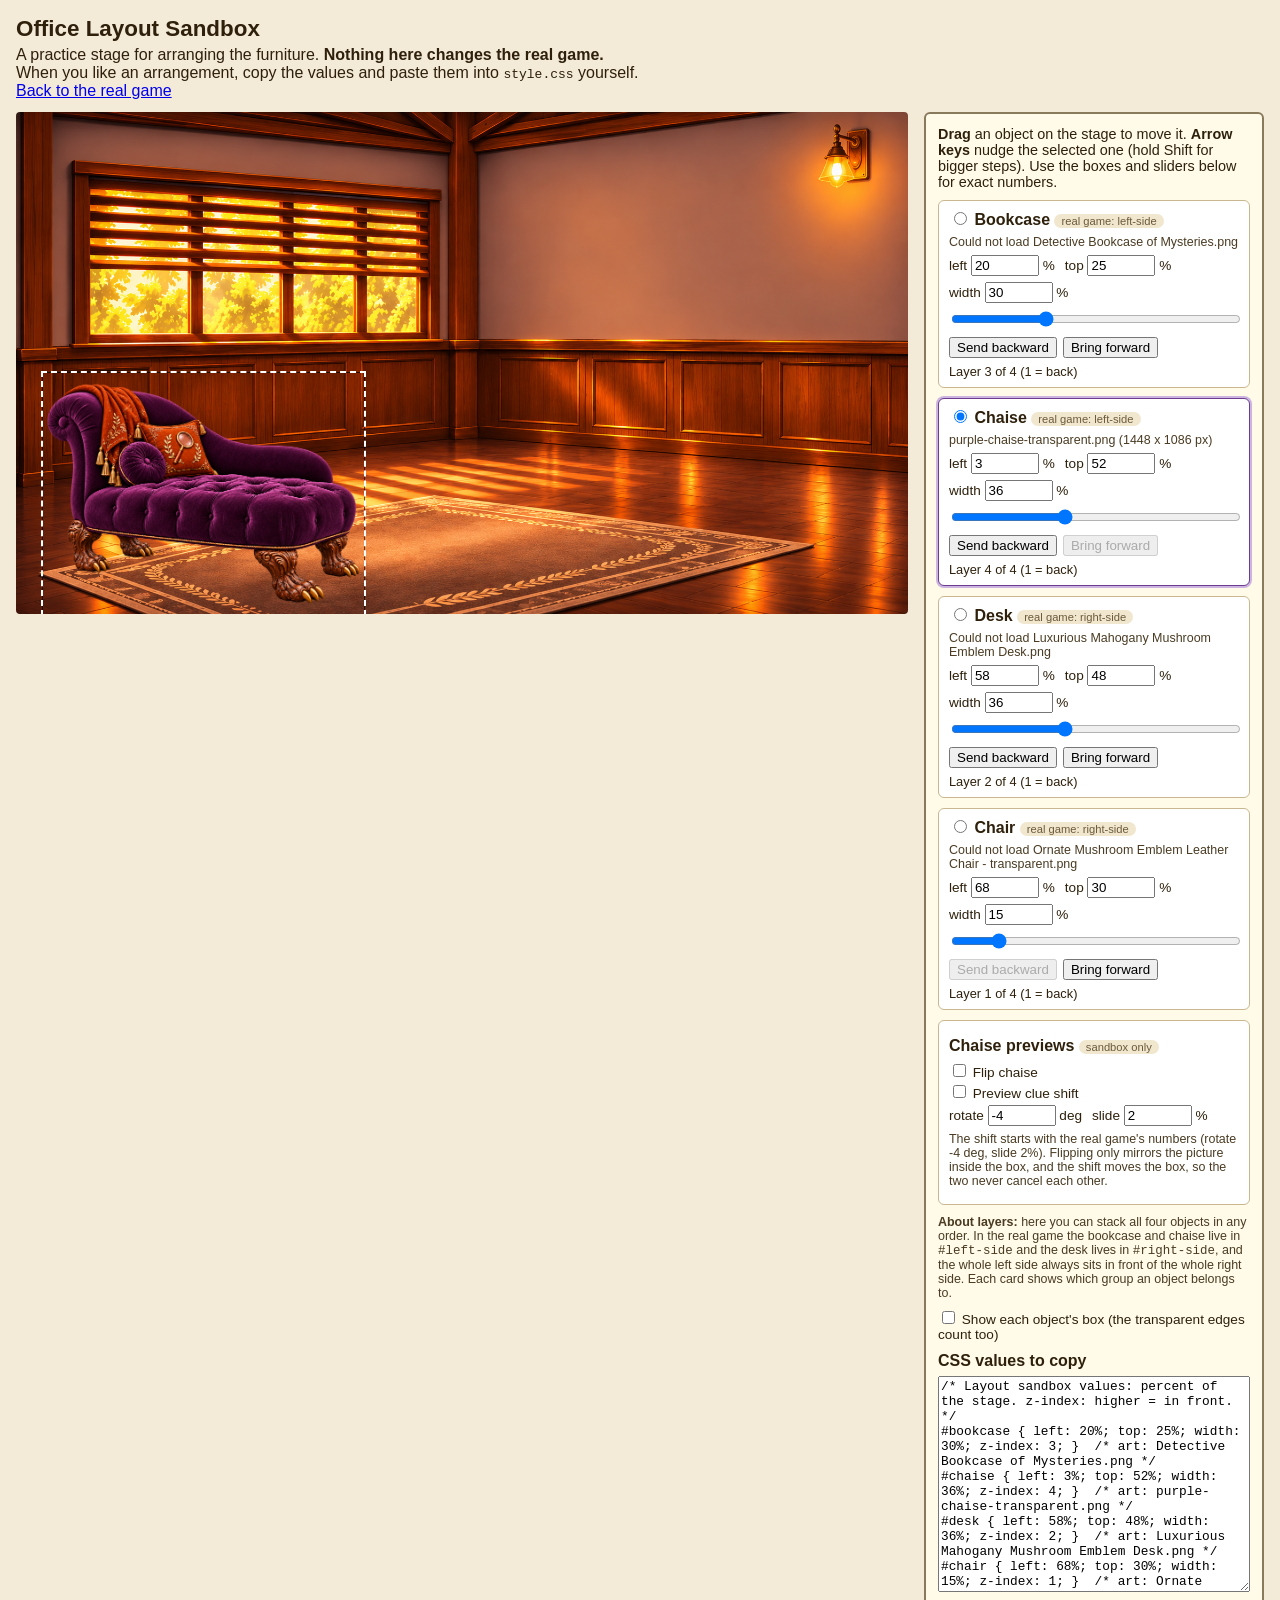
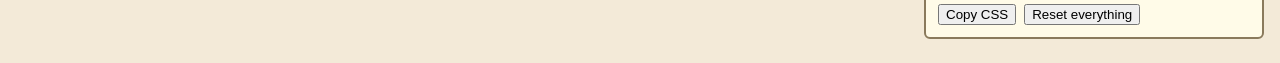
==== layout-sandbox.html @ 315e0b44 "Build illustrated mushroom office and interactive clue glow" ====
<!DOCTYPE html>
<html lang="en">
<head>
  <meta charset="UTF-8">
  <meta name="viewport" content="width=device-width, initial-scale=1">
  <title>Office Layout Sandbox</title>
  <link rel="stylesheet" href="layout-sandbox.css">
</head>
<body>

  <header class="top">
    <h1>Office Layout Sandbox</h1>
    <p class="note">
      A practice stage for arranging the furniture. <strong>Nothing here changes the real game.</strong>
      When you like an arrangement, copy the values and paste them into <code>style.css</code> yourself.
      <a href="index.html">Back to the real game</a>
    </p>
  </header>

  <div class="layout">

    <!-- THE STAGE: same 16:9 box and background as #office in the real game.
         layout-sandbox.js builds one .item per piece of furniture and positions it
         with left / top / width in percent of the stage. -->
    <div id="stage" class="stage" tabindex="0" role="group"
         aria-label="Office stage. Select an object, then use the arrow keys to nudge it."></div>

    <aside class="panel">

      <p class="help">
        <strong>Drag</strong> an object on the stage to move it.
        <strong>Arrow keys</strong> nudge the selected one (hold Shift for bigger steps).
        Use the boxes and sliders below for exact numbers.
      </p>

      <div id="cards"></div>

      <section class="previews">
        <h2>Chaise previews <span class="tag">sandbox only</span></h2>
        <label class="option">
          <input type="checkbox" id="flip-chaise">
          Flip chaise
        </label>
        <label class="option">
          <input type="checkbox" id="shift-preview">
          Preview clue shift
        </label>
        <div class="fields shift-fields">
          <label>rotate <input type="number" step="0.5" id="shift-rot"> deg</label>
          <label>slide <input type="number" step="0.5" id="shift-x"> %</label>
        </div>
        <p class="small">
          The shift starts with the real game's numbers (rotate -4 deg, slide 2%).
          Flipping only mirrors the picture inside the box, and the shift moves the box,
          so the two never cancel each other.
        </p>
      </section>

      <div id="layer-warning" class="warning" role="status" hidden></div>
      <p class="small">
        <strong>About layers:</strong> here you can stack all four objects in any order.
        In the real game the bookcase and chaise live in <code>#left-side</code> and the desk lives in
        <code>#right-side</code>, and the whole left side always sits in front of the whole right side.
        Each card shows which group an object belongs to.
      </p>

      <label class="option">
        <input type="checkbox" id="show-boxes">
        Show each object's box (the transparent edges count too)
      </label>

      <h2>CSS values to copy</h2>
      <textarea id="readout" readonly rows="14" aria-label="Copyable CSS values"></textarea>
      <div class="actions">
        <button type="button" id="copy">Copy CSS</button>
        <button type="button" id="reset">Reset everything</button>
        <span id="status" role="status" aria-live="polite"></span>
      </div>

    </aside>
  </div>

  <script src="layout-sandbox.js"></script>
</body>
</html>
---- layout-sandbox.css ----
/* Styles for the layout sandbox only. The real game's style.css is not used here. */

body {
  font-family: sans-serif;
  background-color: #f3ead8;
  margin: 0;
  padding: 12px 16px 24px;
  color: #2e200b;
}

.top h1 {
  margin: 4px 0;
  font-size: 1.4rem;
}

.note {
  margin: 0 0 12px;
  max-width: 70ch;
}

.layout {
  display: grid;
  grid-template-columns: minmax(0, 1fr) 340px;
  gap: 16px;
  align-items: start;
}

/* THE STAGE: the same recipe as #office in the real game. */
.stage {
  position: relative;
  width: 100%;
  aspect-ratio: 16 / 9;
  overflow: hidden;
  background-color: #1d1410;
  background-image: url("images/backgrounds/Sunlit Warm Wooden Study with Centered Window.png");
  background-size: contain;
  background-position: center;
  background-repeat: no-repeat;
  touch-action: none;
  user-select: none;
  border-radius: 4px;
}

.stage:focus-visible {
  outline: 3px solid #6a3d8f;
  outline-offset: 2px;
}

/* An item is a transparent box. Its left / top / width are set by script.js. */
.item {
  position: absolute;
  pointer-events: none;
}

.item img {
  display: block;
  width: 100%;
  height: auto;
}

/* Only the .hit area catches the mouse, so transparent edges don't grab clicks. */
.item .hit {
  position: absolute;
  inset: var(--hit, 0);
  pointer-events: auto;
  cursor: grab;
}

.stage.dragging .hit {
  cursor: grabbing;
}

/* Chaise previews. Two different elements carry the two effects, so neither
   transform can overwrite the other:
   - .flipped mirrors the PICTURE inside the box
   - .shifted rotates / slides the BOX (same recipe as #chaise.chaise-shifted in the real game) */
.item.flipped img {
  transform: scaleX(-1);
}

.item.shifted {
  transform: rotate(var(--shift-rot, -4deg)) translateX(var(--shift-x, 2%));
  transition: transform 0.5s ease;
}

@media (prefers-reduced-motion: reduce) {
  .item.shifted {
    transition: none;
  }
}

.tag {
  font-size: 0.7rem;
  font-weight: normal;
  color: #6b5a3a;
  background-color: #f1e7cf;
  border-radius: 10px;
  padding: 1px 7px;
  white-space: nowrap;
}

.small {
  margin: 4px 0 8px;
  font-size: 0.78rem;
  color: #4a3b22;
}

.art-info {
  margin: 0 0 6px;
  word-break: break-word;
}

.check-note {
  margin: 0 0 8px;
  padding: 6px 8px;
  font-size: 0.78rem;
  background-color: #fff3c4;
  border: 1px solid #d8b845;
  border-radius: 4px;
}

.warning {
  margin: 8px 0;
  padding: 8px 10px;
  font-size: 0.8rem;
  background-color: #ffe3d6;
  border: 1px solid #d9774a;
  border-radius: 4px;
}

.previews {
  border: 1px solid #c9b78f;
  border-radius: 6px;
  padding: 8px 10px;
  margin-bottom: 10px;
  background-color: #ffffff;
}

.previews h2 {
  margin-top: 0;
}

.previews .option {
  margin: 2px 0;
}

.shift-fields {
  margin-top: 4px;
}

.item.selected {
  outline: 2px dashed #ffffff;
  box-shadow: 0 0 0 1px rgba(0, 0, 0, 0.6);
}

.stage.show-boxes .item {
  outline: 1px dashed rgba(255, 255, 255, 0.85);
}

.stage.show-boxes .item.selected {
  outline: 2px dashed #ffffff;
}

.stage.show-boxes .hit {
  outline: 1px dotted rgba(255, 230, 120, 0.9);
}

/* The control panel. */
.panel {
  background-color: #fffbe8;
  border: 2px solid #8a7a5c;
  border-radius: 6px;
  padding: 12px;
}

.help {
  margin: 0 0 10px;
  font-size: 0.9rem;
}

.card {
  border: 1px solid #c9b78f;
  border-radius: 6px;
  padding: 8px 10px;
  margin-bottom: 10px;
  background-color: #ffffff;
}

.card.active {
  border-color: #6a3d8f;
  box-shadow: 0 0 0 2px #cdb4e0;
}

.card h3 {
  margin: 0 0 6px;
  font-size: 1rem;
}

.fields {
  display: flex;
  flex-wrap: wrap;
  gap: 6px 10px;
  margin-bottom: 6px;
}

.fields label {
  font-size: 0.85rem;
}

.fields input[type="number"] {
  width: 4.5em;
}

.card input[type="range"] {
  width: 100%;
}

.layer {
  display: flex;
  flex-wrap: wrap;
  align-items: center;
  gap: 6px;
  margin-top: 6px;
  font-size: 0.8rem;
}

.option {
  display: block;
  margin: 4px 0 10px;
  font-size: 0.85rem;
}

.panel h2 {
  margin: 8px 0 6px;
  font-size: 1rem;
}

#readout {
  width: 100%;
  box-sizing: border-box;
  font-family: Consolas, monospace;
  font-size: 0.8rem;
}

.actions {
  display: flex;
  flex-wrap: wrap;
  align-items: center;
  gap: 8px;
  margin-top: 8px;
}

#status {
  font-size: 0.85rem;
  color: #3b6b3b;
}

button {
  cursor: pointer;
}

@media (max-width: 900px) {
  .layout {
    grid-template-columns: minmax(0, 1fr);
  }
}
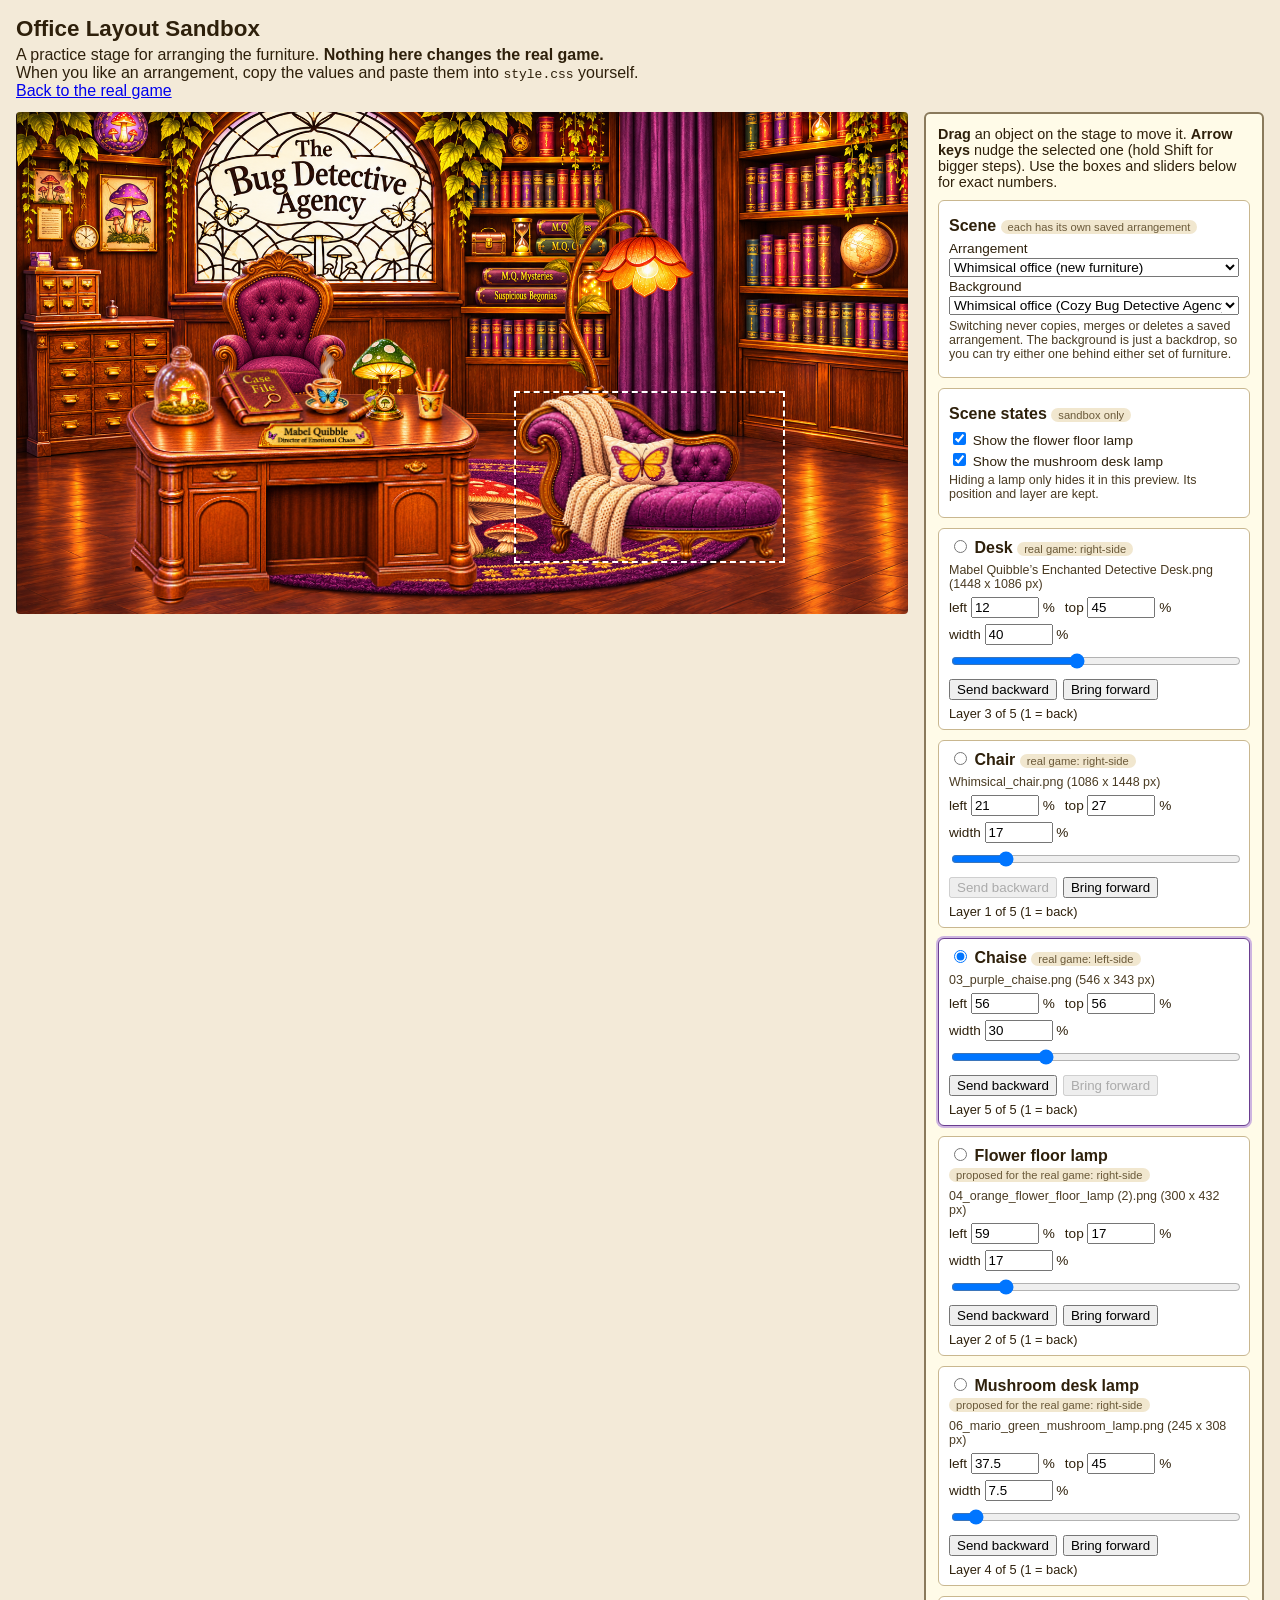
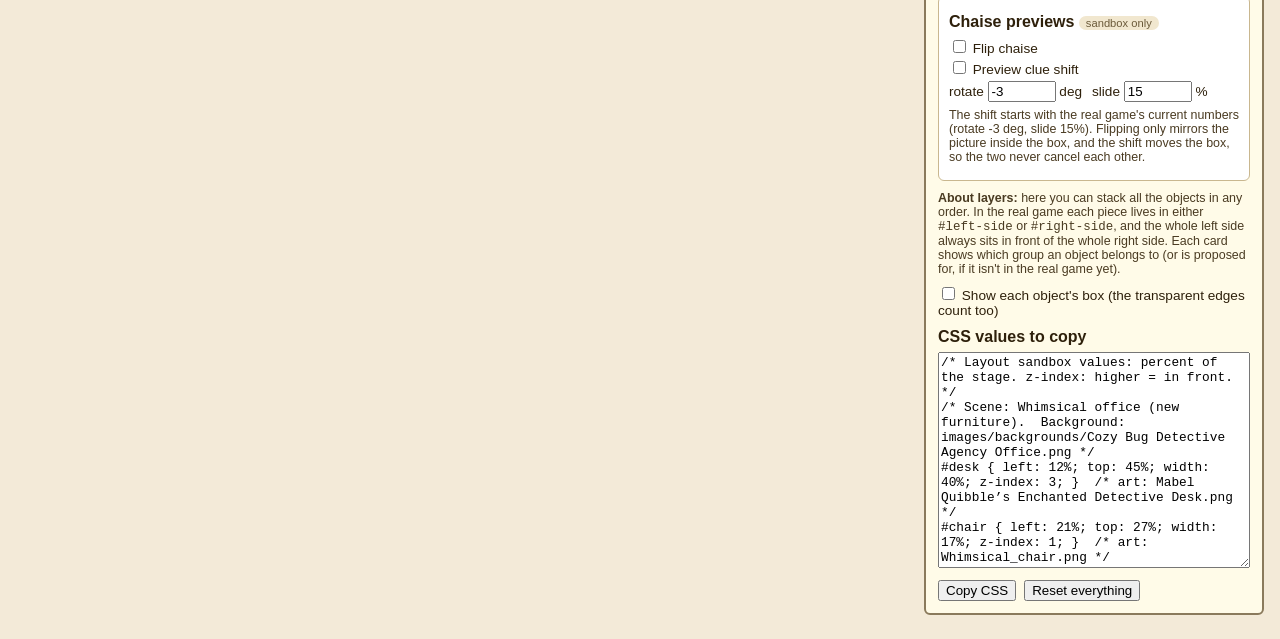
==== commit ef549d43: "Install whimsical detective office and preserve old artwork" ====
--- a/layout-sandbox.html
+++ b/layout-sandbox.html
@@ -33,6 +33,36 @@
         Use the boxes and sliders below for exact numbers.
       </p>
 
+      <section class="previews scene-picker">
+        <h2>Scene <span class="tag">each has its own saved arrangement</span></h2>
+        <label class="option">
+          Arrangement
+          <select id="scene-select">
+            <option value="whimsical">Whimsical office (new furniture)</option>
+            <option value="sunlit">Earlier Sunlit office (your saved v2 arrangement)</option>
+          </select>
+        </label>
+        <label class="option">
+          Background
+          <select id="background-select">
+            <option value="cozy">Whimsical office (Cozy Bug Detective Agency Office)</option>
+            <option value="sunlit">Sunlit window (the original, for comparison)</option>
+          </select>
+        </label>
+        <p class="small">
+          Switching never copies, merges or deletes a saved arrangement.
+          The background is just a backdrop, so you can try either one behind either set of furniture.
+        </p>
+      </section>
+
+      <section class="previews" id="scene-states" hidden>
+        <h2>Scene states <span class="tag">sandbox only</span></h2>
+        <div id="scene-states-list"></div>
+        <p class="small">
+          Hiding a lamp only hides it in this preview. Its position and layer are kept.
+        </p>
+      </section>
+
       <div id="cards"></div>
 
       <section class="previews">
@@ -49,19 +79,15 @@
           <label>rotate <input type="number" step="0.5" id="shift-rot"> deg</label>
           <label>slide <input type="number" step="0.5" id="shift-x"> %</label>
         </div>
-        <p class="small">
-          The shift starts with the real game's numbers (rotate -4 deg, slide 2%).
-          Flipping only mirrors the picture inside the box, and the shift moves the box,
-          so the two never cancel each other.
-        </p>
+        <p class="small" id="shift-note"></p>
       </section>
 
       <div id="layer-warning" class="warning" role="status" hidden></div>
       <p class="small">
-        <strong>About layers:</strong> here you can stack all four objects in any order.
-        In the real game the bookcase and chaise live in <code>#left-side</code> and the desk lives in
-        <code>#right-side</code>, and the whole left side always sits in front of the whole right side.
-        Each card shows which group an object belongs to.
+        <strong>About layers:</strong> here you can stack all the objects in any order.
+        In the real game each piece lives in either <code>#left-side</code> or <code>#right-side</code>,
+        and the whole left side always sits in front of the whole right side.
+        Each card shows which group an object belongs to (or is proposed for, if it isn't in the real game yet).
       </p>
 
       <label class="option">
--- a/layout-sandbox.css
+++ b/layout-sandbox.css
@@ -89,6 +89,22 @@
   }
 }
 
+/* Scene picker and show/hide section. */
+.scene-picker select {
+  display: block;
+  width: 100%;
+  margin-top: 2px;
+  font-size: 0.85rem;
+}
+
+.card.is-hidden {
+  opacity: 0.65;
+}
+
+.item[hidden] {
+  display: none;
+}
+
 .tag {
   font-size: 0.7rem;
   font-weight: normal;
